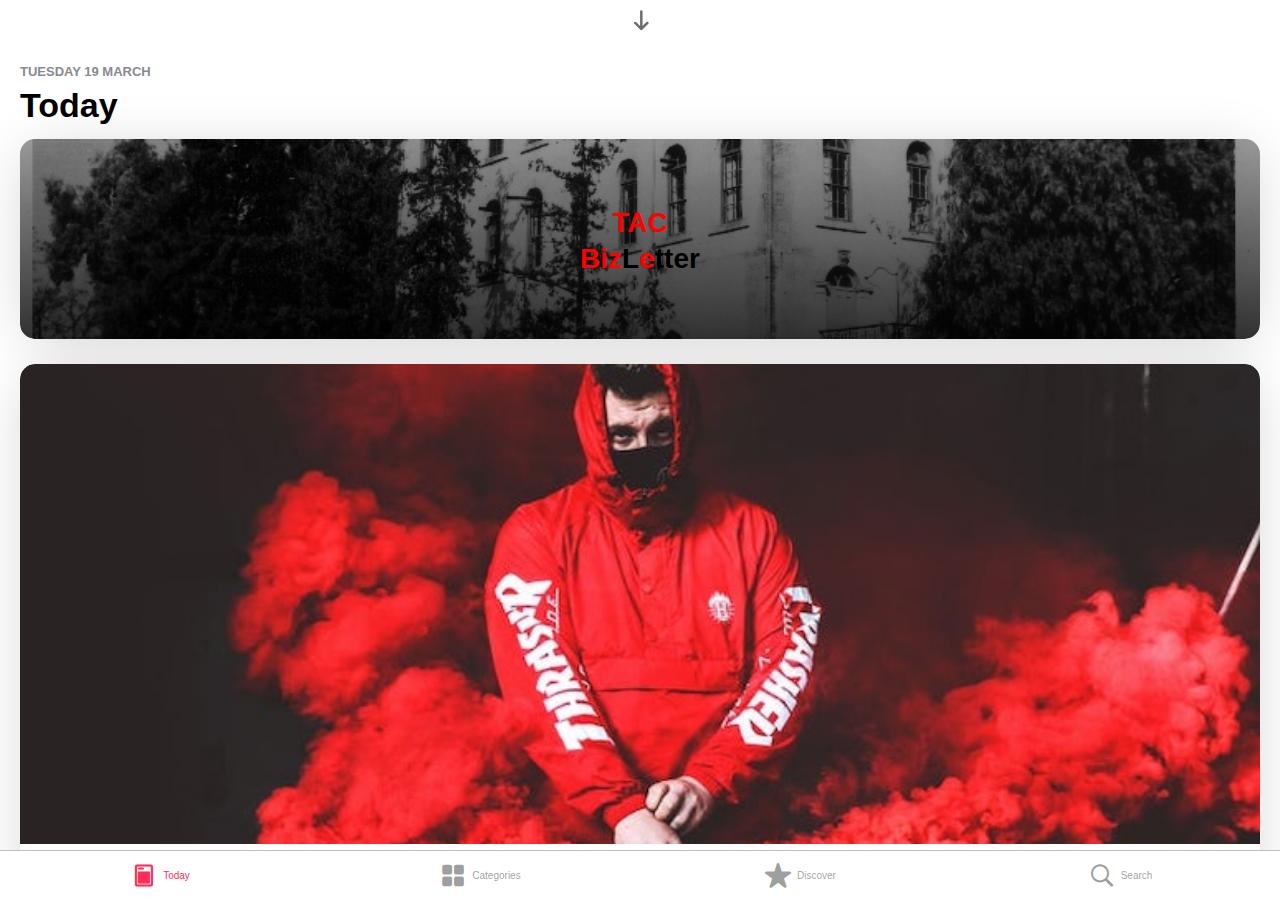
==== Yui/index.html @ d465b067 "jj" ====
<!DOCTYPE html>
<html>
  
<!-- Mirrored from xioyuna.com/envato/yui/demo/Yui/index.html by HTTrack Website Copier/3.x [XR&CO'2017], Sun, 05 Dec 2021 17:36:45 GMT -->
<head>
    <!-- Required meta tags-->
    <meta charset="utf-8">
    <meta name="viewport" content="width=device-width, initial-scale=1, maximum-scale=1, minimum-scale=1, user-scalable=no, minimal-ui, viewport-fit=cover">
    <meta name="apple-mobile-web-app-capable" content="yes">
    <title>Yui</title>
    <link rel="stylesheet" href="css/framework7.bundle.min.css">
    <link rel="stylesheet" href="css/framework7-icons.css">
    <link rel="stylesheet" href="css/style.css">
  </head>
  <body class="color-theme-pink">
    <div id="app">
      <div class="views tabs">
        <!-- Tabbar -->
        <div class="toolbar tabbar tabbar-labels toolbar-bottom">
          <div class="toolbar-inner">
            <a href="#view-today" class="tab-link tab-link-active">
              <i class="f7-icons">today</i>
              <span class="tabbar-label">Today</span>
            </a>
            <a href="#view-categories" class="tab-link">
              <i class="f7-icons">square_grid_2x2_fill</i>
              <span class="tabbar-label">Categories</span>
            </a>
            <a href="#view-discover" class="tab-link">
              <i class="f7-icons">star_fill</i>
              <span class="tabbar-label">Discover</span>
            </a>
            <a href="#view-search" class="tab-link">
              <i class="f7-icons">search</i>
              <span class="tabbar-label">Search</span>
            </a>
           <!-- <a href="#view-pages" class="tab-link">
              <i class="f7-icons">square_stack_fill</i>
              <span class="tabbar-label">Pages</span>
            </a>-->
          </div>
        </div>
        <!-- Main view -->
        <div id="view-today" class="view view-main tab tab-active">
          <div data-name="home" class="page no-navbar">
            <!-- Scrollable page content -->
            <div class="page-content ptr-content infinite-scroll-content" data-infinite-distance="70">
              <div class="ptr-preloader">
                <div class="preloader"></div>
                <div class="ptr-arrow"></div>
              </div>
              <div class="block" id="today-content">
                <div class="title-container">
                  <span class="title-date">Tuesday 19 March</span>
                  <h1>Today</h1>
                </div>
                <a href="../../../../../external.html?link=https://xioyuna.com/single/">
                  <div class="card" id="card-tittle">
                    <img class="card-image" src="img/1.jpg" alt="">
                    <div class="card-infos">
                      <div style="visibility: hidden;" class="chip color-pink"><i class="f7-icons">flame_fill</i>Hot</div>
                      <h2 class="card-title" id="tac-tittle">TAC <br>Biz<span id="black">L</span>e<span id="black">tter</span></h2>
                      <div style="visibility: hidden;" class="card-bottom">
                        <div class="card-author">
                          <img class="card-author-image" src="img/authors/author-7.jpg" alt="">
                          <div>Elena Anka</div>
                        </div>
                        <div class="card-comments"><i class="f7-icons">chat_bubble_fill</i>22</div>
                      </div>
                    </div>
                  </div>
                </a>
                <a href="../../../../../external.html?link=https://xioyuna.com/single/">
                  <div class="card card-style-2">
                    <div class="card-image-container"><img class="card-image" src="img/thumb-2.jpg" alt=""></div>
                    <div class="card-infos">
                      <div class="card-category">Gaming</div>
                      <h2 class="card-title">The Future of Gaming</h2>
                      <p class="card-description">Mozilla has announced a new version of its browser for augmented reality</p>
                    </div>
                  </div>
                </a>
                <a href="../../../../../external.html?link=https://xioyuna.com/single/">
                  <div class="card">
                    <img class="card-image" src="img/thumb-3.jpg" alt="">
                    <div class="card-infos">
                      <h2 class="card-title">Nicki Minaj in Featuring with Drake!</h2>
                      <div class="card-bottom">
                        <div class="card-author">
                          <img class="card-author-image" src="img/authors/author-3.jpg" alt="">
                          <div>Jess Roxana</div>
                        </div>
                        <div class="card-comments"><i class="f7-icons">chat_bubble_fill</i></i>22</div>
                      </div>
                    </div>
                  </div>
                </a>
                <div class="title-container">
                  <span class="title-date">18 March</span>
                  <h1>Monday</h1>
                </div>
                <div class="two-columns-cards">
                  <a href="../../../../../external.html?link=https://xioyuna.com/single/">
                    <div class="card">
                      <img class="card-image" src="img/thumb-4.jpg" alt="">
                      <div class="card-infos">
                        <h2 class="card-title">Nadal Wins at Roland Garros</h2>
                      </div>
                    </div>
                  </a>
                  <a href="../../../../../external.html?link=https://xioyuna.com/single/">
                    <div class="card">
                      <img class="card-image" src="img/thumb-5.jpg" alt="">
                      <div class="card-infos">
                        <h2 class="card-title">NASA Chooses Its Next Chief Scientist</h2>
                      </div>
                    </div>
                  </a>
                  <a href="../../../../../external.html?link=https://xioyuna.com/single/">
                    <div class="card">
                      <img class="card-image" src="img/thumb-6.jpg" alt="">
                      <div class="card-infos">
                        <h2 class="card-title">Top Sunglasses Models for This Summer</h2>
                      </div>
                    </div>
                  </a>
                  <a href="../../../../../external.html?link=https://xioyuna.com/single/">
                    <div class="card">
                      <img class="card-image" src="img/thumb-7.jpg" alt="">
                      <div class="card-infos">
                        <h2 class="card-title">Isabel Marant Launches into Makeup!</h2>
                      </div>
                    </div>
                  </a>
                  <a href="../../../../../external.html?link=https://xioyuna.com/single/">
                    <div class="card">
                      <img class="card-image" src="img/thumb-8.jpg" alt="">
                      <div class="card-infos">
                        <h2 class="card-title">Moto-Cross: The Champions Made the Show</h2>
                      </div>
                    </div>
                  </a>
                  <a href="../../../../../external.html?link=https://xioyuna.com/single/">
                    <div class="card">
                      <img class="card-image" src="img/thumb-9.jpg" alt="">
                      <div class="card-infos">
                        <h2 class="card-title">The Best Exotic Destinations</h2>
                      </div>
                    </div>
                  </a>
                </div>
                <div class="title-container">
                  <span class="title-date">17 March</span>
                  <h1>Sunday</h1>
                </div>
                <a href="../../../../../external.html?link=https://xioyuna.com/single/">
                  <div class="card medium">
                    <img class="card-image" src="img/thumb-10.jpg" alt="">
                    <div class="card-infos">
                      <div class="card-date"><i class="f7-icons">clock</i></i>2 days ago</div>
                      <h2 class="card-title">Booba on Fire in His New Gotham Clip</h2>
                    </div>
                  </div>
                </a>
                <ul class="list media-list post-list" id="infinite-content">
                  <li>
                    <a href="../../../../../external.html?link=https://xioyuna.com/single/">
                      <div class="item-content">
                        <div class="item-media"><img src="img/thumb-11.jpg" alt=""></div>
                        <div class="item-inner">
                          <div class="item-subtitle">Fashion</div>
                          <div class="item-title">The 6th Edition of the Body Painting Contest</div>
                          <div class="item-subtitle bottom-subtitle"><img src="img/authors/author-7.jpg" alt="">Elena Anka</div>
                        </div>
                      </div>
                    </a>
                  </li>
                  <li>
                    <a href="../../../../../external.html?link=https://xioyuna.com/single/">
                      <div class="item-content">
                        <div class="item-media"><img src="img/thumb-12.jpg" alt=""></div>
                        <div class="item-inner">
                          <div class="item-subtitle">Photography</div>
                          <div class="item-title">20 Photography Tips for Taking Pictures</div>
                          <div class="item-subtitle bottom-subtitle"><img src="img/authors/author-3.jpg" alt="">Jess Roxana</div>
                        </div>
                      </div>
                    </a>
                  </li>
                  <li>
                    <a href="../../../../../external.html?link=https://xioyuna.com/single/">
                      <div class="item-content">
                        <div class="item-media"><img src="img/thumb-13.jpg" alt=""></div>
                        <div class="item-inner">
                          <div class="item-subtitle">Beatles</div>
                          <div class="item-title">Tottenham: NFL Turf Is in Place!</div>
                          <div class="item-subtitle bottom-subtitle"><img src="img/authors/author-1.jpg" alt="">Camille Aline</div>
                        </div>
                      </div>
                    </a>
                  </li>
                </ul>
                <div class="preloader infinite-scroll-preloader"></div>
              </div>
            </div>
          </div>
        </div>
        <!-- Categories View -->
        <div id="view-categories" class="view tab">
          <div data-name="categories" class="page no-navbar">
            <!-- Scrollable page content -->
            <div class="page-content">
              <div class="block">
                <div class="title-container">
                  <h1>Categories</h1>
                </div>
                <div class="categories-container">
                  <a href="../../../../../external.html?link=https://xioyuna.com/category/">
                    <div class="category card" style="background-image: url('img/categories/sports.jpg'); box-shadow: 0px 15px 20px -10px rgba(252, 186, 47, 0.5);">
                      <h2>Sports</h2>
                    </div>
                  </a>
                  <a href="../../../../../external.html?link=https://xioyuna.com/category/">
                    <div class="category card" style="background-image: url('img/categories/travel.jpg'); box-shadow: 0px 15px 20px -10px rgba(128, 213, 250, 0.5);">
                      <h2>Travel</h2>
                    </div>
                  </a>
                  <a href="../../../../../external.html?link=https://xioyuna.com/category/">
                    <div class="category card" style="background-image: url('img/categories/music.jpg'); box-shadow: 0px 15px 20px -10px rgba(231, 0, 70, 0.5);">
                      <h2>Music</h2>
                    </div>
                  </a>
                  <a href="../../../../../external.html?link=https://xioyuna.com/category/">
                    <div class="category card" style="background-image: url('img/categories/gaming.jpg'); box-shadow: 0px 15px 20px -10px rgba(37, 57, 155, 0.5);">
                      <h2>Gaming</h2>
                    </div>
                  </a>
                  <a href="../../../../../external.html?link=https://xioyuna.com/category/">
                    <div class="category card" style="background-image: url('img/categories/photography.jpg'); box-shadow: 0px 15px 20px -10px rgba(37, 227, 154, 0.5);">
                      <h2>Photo</h2>
                    </div>
                  </a>
                  <a href="../../../../../external.html?link=https://xioyuna.com/category/">
                    <div class="category card" style="background-image: url('img/categories/food.jpg'); box-shadow: 0px 15px 20px -10px rgba(255, 128, 169, 0.5);">
                      <h2>Food</h2>
                    </div>
                  </a>
                </div>
                <div class="title-container">
                  <span class="title-date">Recent posts</span>
                  <div class="title-with-link">
                    <h1>Sports</h1>
                    <a href="../../../../../external.html?link=https://xioyuna.com/category/" class="col button button-small button-round button-fill">See All</a>
                  </div>
                </div>
                <div class="two-columns-cards">
                  <a href="../../../../../external.html?link=https://xioyuna.com/single/">
                    <div class="card">
                      <img class="card-image" src="img/thumb-4.jpg" alt="">
                      <div class="card-infos">
                        <h2 class="card-title">Nadal Wins at Roland Garros</h2>
                      </div>
                    </div>
                  </a>
                  <a href="../../../../../external.html?link=https://xioyuna.com/single/">
                    <div class="card">
                      <img class="card-image" src="img/thumb-8.jpg" alt="">
                      <div class="card-infos">
                        <h2 class="card-title">Moto-Cross: The Champions Made the Show</h2>
                      </div>
                    </div>
                  </a>
                  <a href="../../../../../external.html?link=https://xioyuna.com/single/">
                    <div class="card">
                      <img class="card-image" src="img/thumb-17.jpg" alt="">
                      <div class="card-infos">
                        <h2 class="card-title">Will Conor Return to the UFC Octagon?</h2>
                      </div>
                    </div>
                  </a>
                  <a href="../../../../../external.html?link=https://xioyuna.com/single/">
                    <div class="card">
                      <img class="card-image" src="img/thumb-18.jpg" alt="">
                      <div class="card-infos">
                        <h2 class="card-title">Anna Gasser's Snowboard Win</h2>
                      </div>
                    </div>
                  </a>
                </div>
                <div class="title-container">
                  <span class="title-date">Recent posts</span>
                  <div class="title-with-link">
                    <h1>Lifestyle</h1>
                    <a href="../../../../../external.html?link=https://xioyuna.com/category/" class="col button button-small button-round button-fill">See All</a>
                  </div>
                </div>
                <div class="two-columns-cards">
                  <a href="../../../../../external.html?link=https://xioyuna.com/single/">
                    <div class="card">
                      <img class="card-image" src="img/thumb-9.jpg" alt="">
                      <div class="card-infos">
                        <h2 class="card-title">The Best Exotic Destinations</h2>
                      </div>
                    </div>
                  </a>
                  <a href="../../../../../external.html?link=https://xioyuna.com/single/">
                    <div class="card">
                      <img class="card-image" src="img/thumb-6.jpg" alt="">
                      <div class="card-infos">
                        <h2 class="card-title">Top Sunglasses Models for This Summer</h2>
                      </div>
                    </div>
                  </a>
                  <a href="../../../../../external.html?link=https://xioyuna.com/single/">
                    <div class="card">
                      <img class="card-image" src="img/thumb-11.jpg" alt="">
                      <div class="card-infos">
                        <h2 class="card-title">Join the Paris Body Painting Contest</h2>
                      </div>
                    </div>
                  </a>
                  <a href="../../../../../external.html?link=https://xioyuna.com/single/">
                    <div class="card">
                      <img class="card-image" src="img/thumb-3.jpg" alt="">
                      <div class="card-infos">
                        <h2 class="card-title">Nicki Minaj in Featuring with Drake!</h2>
                      </div>
                    </div>
                  </a>
                </div>
              </div>
            </div>
          </div>
        </div>
        <!-- Discover View -->
        <div id="view-discover" class="view tab">
          <div data-name="discover" class="page no-navbar">
            <!-- Scrollable page content -->
            <div class="page-content">
              <div class="discover-gradient">
                <svg viewBox="0 0 100 100" preserveAspectRatio="none"><polygon fill="white" points="0,100 100,0 100,100"/></svg>
              </div>
              <div class="block">
                <div class="title-container white">
                  <span class="title-date">This Week</span>
                  <div class="title-with-link">
                    <h1>Discover</h1>
                    <i class="f7-icons">star_fill</i>
                  </div>
                </div>
              </div>
              <div id="discover-swiper" class="swiper-container">
                <div class="swiper-wrapper">
                  <div class="swiper-slide">
                    <a href="#" data-href="/single/">
                      <div class="card">
                        <img class="card-image" src="img/thumb-5.jpg" alt="">
                        <div class="card-infos">
                          <h2 class="card-title">NASA Chooses Its Next Chief Scientist</h2>
                        </div>
                      </div>
                    </a>
                  </div>
                  <div class="swiper-slide">
                    <a href="#" data-href="/single/">
                      <div class="card">
                        <img class="card-image" src="img/thumb-19.jpg" alt="">
                        <div class="card-infos">
                          <h2 class="card-title">Jeffrey Campbell's New Shoes Models</h2>
                        </div>
                      </div>
                    </a>
                  </div>
                  <div class="swiper-slide">
                    <a href="#" data-href="/single/">
                      <div class="card">
                        <img class="card-image" src="img/thumb-6.jpg" alt="">
                        <div class="card-infos">
                          <h2 class="card-title">The Best Models of Sunglasses to Go out This Summer</h2>
                        </div>
                      </div>
                    </a>
                  </div>
                  <div class="swiper-slide">
                    <a href="#" data-href="/single/">
                      <div class="card">
                        <img class="card-image" src="img/thumb-1.jpg" alt="">
                        <div class="card-infos">
                          <h2 class="card-title">Soprano Announces His New Album</h2>
                        </div>
                      </div>
                    </a>
                  </div>
                  <div class="swiper-slide">
                    <a href="#" data-href="/single/">
                      <div class="card">
                        <img class="card-image" src="img/thumb-17.jpg" alt="">
                        <div class="card-infos">
                          <h2 class="card-title">Will Conor Return to the UFC Octagon?</h2>
                        </div>
                      </div>
                    </a>
                  </div>
                </div>
              </div>
              <div class="block">
                <div class="title-medium-container title-with-link">
                  <h2>Popular Authors</h2>
                  <a href="../../../../../external.html?link=https://xioyuna.com/author-list/" class="col button button-small button-round button-fill">See All</a>
                </div>
                <ul class="popular-authors">
                  <li>
                    <a href="../../../../../external.html?link=https://xioyuna.com/author/">
                      <div class="author-image"><img src="img/authors/author-3.jpg" alt=""></div>
                      <div class="author-infos">
                        <div class="author-name">Jess Roxana</div>
                        <div class="author-description">NBA & NFL Journalist</div>
                      </div>
                      <div class="author-star"><i class="f7-icons">star_fill</i></div>
                    </a>
                  </li>
                  <li>
                    <a href="../../../../../external.html?link=https://xioyuna.com/author/">
                      <div class="author-image"><img src="img/authors/author-2.jpg" alt=""></div>
                      <div class="author-infos">
                        <div class="author-name">Zorka Ivka</div>
                        <div class="author-description">Graphist and Webdesigner</div>
                      </div>
                      <div class="author-star"><i class="f7-icons">star_fill</i></div>
                    </a>
                  </li>
                  <li>
                    <a href="../../../../../external.html?link=https://xioyuna.com/author/">
                      <div class="author-image"><img src="img/authors/author-1.jpg" alt=""></div>
                      <div class="author-infos">
                        <div class="author-name">Camille Aline</div>
                        <div class="author-description">Fashion & Mode Worker</div>
                      </div>
                      <div class="author-star"><i class="f7-icons">star_fill</i></div>
                    </a>
                  </li>
                </ul>
                <div class="title-medium-container">
                  <h2>The Fashion Week</h2>
                </div>
              </div>
              <div id="discover-swiper2" class="swiper-container medium-card-slider style-2">
                <div class="swiper-wrapper">
                  <div class="swiper-slide">
                    <a href="#" data-href="/single/">
                      <div class="card">
                        <img class="card-image" src="img/thumb-20.jpg" alt="">
                      </div>
                      <div class="card-infos">
                        <h2 class="card-title">Best Clothes Showed on Fashion Week</h2>
                      </div>
                    </a>
                  </div>
                  <div class="swiper-slide">
                    <a href="#" data-href="/single/">
                      <div class="card">
                        <img class="card-image" src="img/thumb-21.jpg" alt="">
                      </div>
                      <div class="card-infos">
                        <h2 class="card-title">What Future for Milan Fashion Week?</h2>
                      </div>
                    </a>
                  </div>
                  <div class="swiper-slide">
                    <a href="#" data-href="/single/">
                      <div class="card">
                        <img class="card-image" src="img/thumb-22.jpg" alt="">
                      </div>
                      <div class="card-infos">
                        <h2 class="card-title">10 Unusual Jewels Spotted at Fashion Week</h2>
                      </div>
                    </a>
                  </div>
                  <div class="swiper-slide">
                    <a href="#" data-href="/single/">
                      <div class="card">
                        <img class="card-image" src="img/thumb-23.jpg" alt="">
                      </div>
                      <div class="card-infos">
                        <h2 class="card-title">Monica Bellucci Will Be Present This Year</h2>
                      </div>
                    </a>
                  </div>
                  <div class="swiper-slide">
                    <a href="#" data-href="/single/">
                      <div class="card">
                        <img class="card-image" src="img/thumb-24.jpg" alt="">
                      </div>
                      <div class="card-infos">
                        <h2 class="card-title">Milan Fashion Week: Giorgio Armani Show</h2>
                      </div>
                    </a>
                  </div>
                </div>
              </div>
              <div class="block">
                <div class="title-medium-container title-with-link">
                  <h2>In Lifestyle</h2>
                  <a href="../../../../../external.html?link=https://xioyuna.com/category/" class="col button button-small button-round button-fill">See All</a>
                </div>
                <ul class="list media-list post-list">
                  <li>
                    <a href="../../../../../external.html?link=https://xioyuna.com/single/">
                      <div class="item-content">
                        <div class="item-media"><img src="img/thumb-25.jpg" alt=""></div>
                        <div class="item-inner">
                          <div class="item-subtitle">Fashion</div>
                          <div class="item-title">The Best Diet for a Flatter Belly</div>
                          <div class="item-subtitle bottom-subtitle"><i class="f7-icons">clock</i></i>2 hours ago</div>
                        </div>
                      </div>
                    </a>
                  </li>
                  <li>
                    <a href="../../../../../external.html?link=https://xioyuna.com/single/">
                      <div class="item-content">
                        <div class="item-media"><img src="img/thumb-26.jpg" alt=""></div>
                        <div class="item-inner">
                          <div class="item-subtitle">Science</div>
                          <div class="item-title">Here Are the Five Best Fruits of the Summer</div>
                          <div class="item-subtitle bottom-subtitle"><i class="f7-icons">clock</i></i>3 days ago</div>
                        </div>
                      </div>
                    </a>
                  </li>
                  <li>
                    <a href="../../../../../external.html?link=https://xioyuna.com/single/">
                      <div class="item-content">
                        <div class="item-media"><img src="img/thumb-27.jpg" alt=""></div>
                        <div class="item-inner">
                          <div class="item-subtitle">Beatles</div>
                          <div class="item-title">Were Vegetables Better Before?</div>
                          <div class="item-subtitle bottom-subtitle"><i class="f7-icons">clock</i></i>Last week</div>
                        </div>
                      </div>
                    </a>
                  </li>
                </ul>
                <div class="title-medium-container">
                  <h2>Must See</h2>
                </div>
              </div>
              <div id="discover-swiper3" class="swiper-container">
                <div class="swiper-wrapper">
                  <div class="swiper-slide">
                    <a href="#" data-href="/single/">
                      <div class="card medium">
                        <img class="card-image" src="img/thumb-28.jpg" alt="">
                        <div class="card-infos">
                          <div class="card-date"><i class="f7-icons">clock</i></i>2 days ago</div>
                          <h2 class="card-title">Edmond at the Royal Palace Theatre</h2>
                        </div>
                      </div>
                    </a>
                  </div>
                  <div class="swiper-slide">
                    <a href="#" data-href="/single/">
                      <div class="card medium">
                        <img class="card-image" src="img/thumb-10.jpg" alt="">
                        <div class="card-infos">
                          <div class="card-date"><i class="f7-icons">clock</i></i>4 days ago</div>
                          <h2 class="card-title">Booba on Fire in His New Gotham Clip</h2>
                        </div>
                      </div>
                    </a>
                  </div>
                  <div class="swiper-slide">
                    <a href="#" data-href="/single/">
                      <div class="card medium">
                        <img class="card-image" src="img/thumb-29.jpg" alt="">
                        <div class="card-infos">
                          <div class="card-date"><i class="f7-icons">clock</i></i>3 weeks ago</div>
                          <h2 class="card-title">15 Cheap Outing Ideas in London</h2>
                        </div>
                      </div>
                    </a>
                  </div>
                  <div class="swiper-slide">
                    <a href="#" data-href="/single/">
                      <div class="card medium">
                        <img class="card-image" src="img/thumb-30.jpg" alt="">
                        <div class="card-infos">
                          <div class="card-date"><i class="f7-icons">clock</i></i>1 month ago</div>
                          <h2 class="card-title">Ariana Grande Announces a New Fragrance</h2>
                        </div>
                      </div>
                    </a>
                  </div>
                </div>
              </div>
              <div class="block">
                <div class="title-medium-container">
                  <h2>Popular Last Week</h2>
                </div>
                <ul class="list media-list post-list">
                  <li>
                    <a href="../../../../../external.html?link=https://xioyuna.com/single/">
                      <div class="item-content">
                        <div class="item-media"><img src="img/thumb-31.jpg" alt=""></div>
                        <div class="item-inner">
                          <div class="item-subtitle">Fashion</div>
                          <div class="item-title">The Crocodile, Man's Best Friend?</div>
                          <div class="item-subtitle bottom-subtitle"><i class="f7-icons">clock</i></i>4 hours ago</div>
                        </div>
                      </div>
                    </a>
                  </li>
                  <li>
                    <a href="../../../../../external.html?link=https://xioyuna.com/single/">
                      <div class="item-content">
                        <div class="item-media"><img src="img/thumb-32.jpg" alt=""></div>
                        <div class="item-inner">
                          <div class="item-subtitle">Science</div>
                          <div class="item-title">7 Accessories to Pack This Summer</div>
                          <div class="item-subtitle bottom-subtitle"><i class="f7-icons">clock</i></i>6 days ago</div>
                        </div>
                      </div>
                    </a>
                  </li>
                  <li>
                    <a href="../../../../../external.html?link=https://xioyuna.com/single/">
                      <div class="item-content">
                        <div class="item-media"><img src="img/thumb-33.jpg" alt=""></div>
                        <div class="item-inner">
                          <div class="item-subtitle">Beatles</div>
                          <div class="item-title">Mylene Farmer Will Unveil Her New Single on Friday</div>
                          <div class="item-subtitle bottom-subtitle"><i class="f7-icons">clock</i></i>Last week</div>
                        </div>
                      </div>
                    </a>
                  </li>
                  <li>
                    <a href="../../../../../external.html?link=https://xioyuna.com/single/">
                      <div class="item-content">
                        <div class="item-media"><img src="img/thumb-34.jpg" alt=""></div>
                        <div class="item-inner">
                          <div class="item-subtitle">Fashion</div>
                          <div class="item-title">Holidays Abroad: Leave Reassured!</div>
                          <div class="item-subtitle bottom-subtitle"><i class="f7-icons">clock</i></i>Last month</div>
                        </div>
                      </div>
                    </a>
                  </li>
                </ul>
              </div>
            </div>
          </div>
        </div>
        <!-- Search View -->
        <div id="view-search" class="view tab">
          <div data-name="search" class="page no-navbar">
            <div class="page-content page-search">
              <div class="searchbar-backdrop"></div>
              <div class="block searchbar-container">
                <div class="title-container">
                  <h1>Search</h1>
                </div>
                <form class="searchbar">
                  <div class="searchbar-inner">
                    <div class="searchbar-input-wrap">
                      <input type="search" placeholder="Search">
                      <i class="searchbar-icon"></i>
                      <span class="input-clear-button"></span>
                    </div>
                    <span class="searchbar-disable-button">Cancel</span>
                  </div>
                </form>
              </div>
              <div class="block search-container">
                <div class="searchbar-hide-on-search">
                  <h2>Popular Categories</h2>
                  <ul class="popular-tags">
                    <li><a href="#" class="link"><span>Politics</span><i class="f7-icons">chevron_right</i></a></li>
                    <li><a href="#" class="link"><span>Sports</span><i class="f7-icons">chevron_right</i></a></li>
                    <li><a href="#" class="link"><span>Fashion</span><i class="f7-icons">chevron_right</i></a></li>
                    <li><a href="#" class="link"><span>Animals</span><i class="f7-icons">chevron_right</i></a></li>
                    <li><a href="#" class="link"><span>Travel</span><i class="f7-icons">chevron_right</i></a></li>
                    <li><a href="#" class="link"><span>Movies</span><i class="f7-icons">chevron_right</i></a></li>
                  </ul>
                  <h2>Popular Tags</h2>
                  <div class="list no-hairlines trending-search">
                    <ul>
                      <li class="item-content">
                        <div class="item-inner">
                          <div class="item-title"><a href="#" class="link">Ronaldo</a></div>
                        </div>
                      </li>
                      <li class="item-content">
                        <div class="item-inner">
                          <div class="item-title"><a href="#" class="link">Lil Wayne</a></div>
                        </div>
                      </li>
                      <li class="item-content">
                        <div class="item-inner">
                          <div class="item-title"><a href="#" class="link">Football</a></div>
                        </div>
                      </li>
                      <li class="item-content">
                        <div class="item-inner">
                          <div class="item-title"><a href="#" class="link">Lebron James</a></div>
                        </div>
                      </li>
                      <li class="item-content">
                        <div class="item-inner">
                          <div class="item-title"><a href="#" class="link">NBA</a></div>
                        </div>
                      </li>
                      <li class="item-content">
                        <div class="item-inner">
                          <div class="item-title"><a href="#" class="link">US Elections</a></div>
                        </div>
                      </li>
                    </ul>
                  </div>
                </div>
                <div class="preloader search-preloader"></div>
                <div class="search-results">
                  <ul class="list media-list post-list">
                    <li>
                      <a href="../../../../../external.html?link=https://xioyuna.com/single/">
                        <div class="item-content">
                          <div class="item-media"><img src="img/thumb-11.jpg" alt=""></div>
                          <div class="item-inner">
                            <div class="item-subtitle">Fashion</div>
                            <div class="item-title">The 6th Edition of the Body Painting Contest</div>
                            <div class="item-subtitle bottom-subtitle"><img src="img/authors/author-7.jpg" alt="">Elena Anka</div>
                          </div>
                        </div>
                      </a>
                    </li>
                    <li>
                      <a href="../../../../../external.html?link=https://xioyuna.com/single/">
                        <div class="item-content">
                          <div class="item-media"><img src="img/thumb-12.jpg" alt=""></div>
                          <div class="item-inner">
                            <div class="item-subtitle">Photography</div>
                            <div class="item-title">20 Photography Tips for Taking Pictures</div>
                            <div class="item-subtitle bottom-subtitle"><img src="img/authors/author-3.jpg" alt="">Jess Roxana</div>
                          </div>
                        </div>
                      </a>
                    </li>
                    <li>
                      <a href="../../../../../external.html?link=https://xioyuna.com/single/">
                        <div class="item-content">
                          <div class="item-media"><img src="img/thumb-13.jpg" alt=""></div>
                          <div class="item-inner">
                            <div class="item-subtitle">Beatles</div>
                            <div class="item-title">Tottenham: NFL Turf Is in Place!</div>
                            <div class="item-subtitle bottom-subtitle"><img src="img/authors/author-1.jpg" alt="">Camille Aline</div>
                          </div>
                        </div>
                      </a>
                    </li>
                    <li>
                      <a href="../../../../../external.html?link=https://xioyuna.com/single/">
                        <div class="item-content">
                          <div class="item-media"><img src="img/thumb-31.jpg" alt=""></div>
                          <div class="item-inner">
                            <div class="item-subtitle">Fashion</div>
                            <div class="item-title">The Crocodile, Man's Best Friend?</div>
                            <div class="item-subtitle bottom-subtitle"><img src="img/authors/author-7.jpg" alt="">Elena Anka</div>
                          </div>
                        </div>
                      </a>
                    </li>
                    <li>
                      <a href="../../../../../external.html?link=https://xioyuna.com/single/">
                        <div class="item-content">
                          <div class="item-media"><img src="img/thumb-32.jpg" alt=""></div>
                          <div class="item-inner">
                            <div class="item-subtitle">Science</div>
                            <div class="item-title">7 Accessories to Pack This Summer</div>
                            <div class="item-subtitle bottom-subtitle"><img src="img/authors/author-3.jpg" alt="">Jess Roxana</div>
                          </div>
                        </div>
                      </a>
                    </li>
                  </ul>
                </div>
              </div>
            </div>
          </div>
        </div>
        <!-- Pages View -->
        <div id="view-pages" class="view tab">
          <div class="page" data-name="pages">
            <div class="navbar">
              <div class="navbar-bg"></div>
              <div class="navbar-inner sliding">
                <div class="title">Components</div>
              </div>
            </div>
            <!-- Scrollable page content -->
            <div class="page-content">
              <div class="block">
                <h2>Dark Mode</h2>
              </div>
              <div class="list pages-list">
                <ul>
                  <li>
                    <div class="item-link item-content item-button">
                      <div class="item-media bg-color-black"><i class="f7-icons text-color-orange">moon_fill</i></div>
                      <div class="item-inner">
                        <div class="item-title">Enable Dark Mode</div>
                        <label class="toggle toggle-init color-green toggle-theme">
                          <input type="checkbox">
                          <span class="toggle-icon"></span>
                        </label>
                      </div>
                    </div>
                  </li>
                </ul>
              </div>
              <div class="block">
                <h2>Color Themes</h2>
              </div>
              <div class="list pages-list">
                <ul>
                  <li>
                    <div class="item-content item-themes">
                      <label class="radio color-white"><input type="radio" name="radio-color-theme" id="color-theme-red"><i class="icon-radio bg-color-red"></i></label>
                      <label class="radio color-white"><input type="radio" name="radio-color-theme" id="color-theme-green"><i class="icon-radio bg-color-green"></i></label>
                      <label class="radio color-white"><input type="radio" name="radio-color-theme" id="color-theme-blue"><i class="icon-radio bg-color-blue"></i></label>
                      <label class="radio color-white"><input type="radio" name="radio-color-theme" id="color-theme-pink" checked><i class="icon-radio bg-color-pink"></i></label>
                      <label class="radio color-white"><input type="radio" name="radio-color-theme" id="color-theme-yellow"><i class="icon-radio bg-color-yellow"></i></label>
                      <label class="radio color-white"><input type="radio" name="radio-color-theme" id="color-theme-orange"><i class="icon-radio bg-color-orange"></i></label>
                      <label class="radio color-white"><input type="radio" name="radio-color-theme" id="color-theme-gray"><i class="icon-radio bg-color-gray"></i></label>
                      <label class="radio color-black"><input type="radio" name="radio-color-theme" id="color-theme-white"><i class="icon-radio bg-color-white"></i></label>
                      <label class="radio color-white"><input type="radio" name="radio-color-theme" id="color-theme-black"><i class="icon-radio bg-color-black"></i></label>
                    </div>
                  </li>
                </ul>
              </div>
              <div class="block">
                <h2>Big Cards</h2>
              </div>
              <div class="list pages-list">
                <ul>
                  <li>
                    <a href="../../../../../external.html?link=https://xioyuna.com/cards/" class="item-link item-content">
                      <div class="item-media"><i class="f7-icons">photo</i></div>
                      <div class="item-inner">
                        <div class="item-title">Cards</div>
                      </div>
                    </a>
                  </li>
                  <li>
                    <a href="../../../../../external.html?link=https://xioyuna.com/cards-author-comments/" class="item-link item-content">
                      <div class="item-media"><i class="f7-icons">photo</i></div>
                      <div class="item-inner">
                        <div class="item-title">Cards (author + comments)</div>
                      </div>
                    </a>
                  </li>
                  <li>
                    <a href="../../../../../external.html?link=https://xioyuna.com/cards-category/" class="item-link item-content">
                      <div class="item-media"><i class="f7-icons">photo</i></div>
                      <div class="item-inner">
                        <div class="item-title">Cards (with category)</div>
                      </div>
                    </a>
                  </li>
                  <li>
                    <a href="../../../../../external.html?link=https://xioyuna.com/cards-chip/" class="item-link item-content">
                      <div class="item-media"><i class="f7-icons">photo</i></div>
                      <div class="item-inner">
                        <div class="item-title">Cards (with chip)</div>
                      </div>
                    </a>
                  </li>
                  <li>
                    <a href="../../../../../external.html?link=https://xioyuna.com/cards-medium/" class="item-link item-content">
                      <div class="item-media"><i class="f7-icons">photo</i></div>
                      <div class="item-inner">
                        <div class="item-title">Cards (medium size)</div>
                      </div>
                    </a>
                  </li>
                  <li>
                    <a href="../../../../../external.html?link=https://xioyuna.com/cards-footer/" class="item-link item-content">
                      <div class="item-media bg-color-yellow"><i class="f7-icons">photo</i></div>
                      <div class="item-inner">
                        <div class="item-title">Cards (footer version)</div>
                      </div>
                    </a>
                  </li>
                  <li>
                    <a href="../../../../../external.html?link=https://xioyuna.com/cards-columns/" class="item-link item-content">
                      <div class="item-media bg-color-orange"><i class="f7-icons">photo</i></div>
                      <div class="item-inner">
                        <div class="item-title">Cards (2 columns)</div>
                      </div>
                    </a>
                  </li>
                </ul>
              </div>
              <div class="block">
                <h2>Lists</h2>
              </div>
              <div class="list pages-list">
                <ul>
                  <li>
                    <a href="../../../../../external.html?link=https://xioyuna.com/list-category/" class="item-link item-content">
                      <div class="item-media bg-color-green"><i class="f7-icons">square_list_fill</i></div>
                      <div class="item-inner">
                        <div class="item-title">List (with category)</div>
                      </div>
                    </a>
                  </li>
                  <li>
                    <a href="../../../../../external.html?link=https://xioyuna.com/list-category-author/" class="item-link item-content">
                      <div class="item-media bg-color-green"><i class="f7-icons">square_list_fill</i></div>
                      <div class="item-inner">
                        <div class="item-title">List (category + author)</div>
                      </div>
                    </a>
                  </li>
                  <li>
                    <a href="../../../../../external.html?link=https://xioyuna.com/list-category-date/" class="item-link item-content">
                      <div class="item-media bg-color-green"><i class="f7-icons">square_list_fill</i></div>
                      <div class="item-inner">
                        <div class="item-title">List (category + date)</div>
                      </div>
                    </a>
                  </li>
                </ul>
              </div>
              <div class="block">
                <h2>Sliders</h2>
              </div>
              <div class="list pages-list">
                <ul>
                  <li>
                    <a href="../../../../../external.html?link=https://xioyuna.com/slider-1/" class="item-link item-content">
                      <div class="item-media bg-color-blue"><i class="f7-icons">rectangle_fill_on_rectangle_fill</i></div>
                      <div class="item-inner">
                        <div class="item-title">Slider 1</div>
                      </div>
                    </a>
                  </li>
                  <li>
                    <a href="../../../../../external.html?link=https://xioyuna.com/slider-2/" class="item-link item-content">
                      <div class="item-media bg-color-blue"><i class="f7-icons">rectangle_fill_on_rectangle_fill</i></div>
                      <div class="item-inner">
                        <div class="item-title">Slider 2</div>
                      </div>
                    </a>
                  </li>
                  <li>
                    <a href="../../../../../external.html?link=https://xioyuna.com/slider-3/" class="item-link item-content">
                      <div class="item-media bg-color-blue"><i class="f7-icons">rectangle_fill_on_rectangle_fill</i></div>
                      <div class="item-inner">
                        <div class="item-title">Slider 3</div>
                      </div>
                    </a>
                  </li>
                  <li>
                    <a href="../../../../../external.html?link=https://xioyuna.com/slider-4/" class="item-link item-content">
                      <div class="item-media bg-color-blue"><i class="f7-icons">rectangle_fill_on_rectangle_fill</i></div>
                      <div class="item-inner">
                        <div class="item-title">Slider 4</div>
                      </div>
                    </a>
                  </li>
                </ul>
              </div>
              <div class="block">
                <h2>Single Post</h2>
              </div>
              <div class="list pages-list">
                <ul>
                  <li>
                    <a href="../../../../../external.html?link=https://xioyuna.com/single/" class="item-link item-content">
                      <div class="item-media"><i class="f7-icons">doc_richtext</i></div>
                      <div class="item-inner">
                        <div class="item-title">Single (header 1)</div>
                      </div>
                    </a>
                  </li>
                  <li>
                    <a href="../../../../../external.html?link=https://xioyuna.com/single-2/" class="item-link item-content">
                      <div class="item-media"><i class="f7-icons">doc_richtext</i></div>
                      <div class="item-inner">
                        <div class="item-title">Single (header 2)</div>
                      </div>
                    </a>
                  </li>
                  <li>
                    <a href="../../../../../external.html?link=https://xioyuna.com/single-elements/" class="item-link item-content">
                      <div class="item-media"><i class="f7-icons">doc_richtext</i></div>
                      <div class="item-inner">
                        <div class="item-title">Single Elements</div>
                      </div>
                    </a>
                  </li>
                </ul>
              </div>
              <div class="block">
                <h2>Categories</h2>
              </div>
              <div class="list pages-list">
                <ul>
                  <li>
                    <a href="../../../../../external.html?link=https://xioyuna.com/categories-cards/" class="item-link item-content">
                      <div class="item-media bg-color-orange"><i class="f7-icons">square_grid_2x2_fill</i></div>
                      <div class="item-inner">
                        <div class="item-title">Categories (cards)</div>
                      </div>
                    </a>
                  </li>
                  <li>
                    <a href="../../../../../external.html?link=https://xioyuna.com/categories-columns/" class="item-link item-content">
                      <div class="item-media bg-color-orange"><i class="f7-icons">square_grid_2x2_fill</i></div>
                      <div class="item-inner">
                        <div class="item-title">Categories (columns)</div>
                      </div>
                    </a>
                  </li>
                  <li>
                    <a href="../../../../../external.html?link=https://xioyuna.com/category/" class="item-link item-content">
                      <div class="item-media bg-color-orange"><i class="f7-icons">square_grid_2x2_fill</i></div>
                      <div class="item-inner">
                        <div class="item-title">Category Posts</div>
                      </div>
                    </a>
                  </li>
                </ul>
              </div>
              <div class="block">
                <h2>Author</h2>
              </div>
              <div class="list pages-list">
                <ul>
                  <li>
                    <a href="../../../../../external.html?link=https://xioyuna.com/author-list/" class="item-link item-content">
                      <div class="item-media bg-color-yellow"><i class="f7-icons">square_list</i></div>
                      <div class="item-inner">
                        <div class="item-title">Author List</div>
                      </div>
                    </a>
                  </li>
                  <li>
                    <a href="../../../../../external.html?link=https://xioyuna.com/author/" class="item-link item-content">
                      <div class="item-media bg-color-yellow"><i class="f7-icons">person_fill</i></div>
                      <div class="item-inner">
                        <div class="item-title">Author Profile</div>
                      </div>
                    </a>
                  </li>
                </ul>
              </div>
              <div class="block">
                <h2>Contact</h2>
              </div>
              <div class="list pages-list">
                <ul>
                  <li>
                    <a href="../../../../../external.html?link=https://xioyuna.com/contact/" class="item-link item-content">
                      <div class="item-media"><i class="f7-icons">envelope_fill</i></div>
                      <div class="item-inner">
                        <div class="item-title">Contact Page</div>
                      </div>
                    </a>
                  </li>
                </ul>
              </div>
              <div class="block">
                <h2>Features</h2>
              </div>
              <div class="list pages-list">
                <ul>
                  <li>
                    <a href="../../../../../external.html?link=https://xioyuna.com/pull-to-refresh/" class="item-link item-content">
                      <div class="item-media"><i class="f7-icons">arrow_down</i></div>
                      <div class="item-inner">
                        <div class="item-title">Pull to Refresh</div>
                      </div>
                    </a>
                  </li>
                  <li>
                    <a href="../../../../../external.html?link=https://xioyuna.com/infinite-scroll/" class="item-link item-content">
                      <div class="item-media"><i class="f7-icons">infinite</i></div>
                      <div class="item-inner">
                        <div class="item-title">Infinite Scroll</div>
                      </div>
                    </a>
                  </li>
                  <li>
                    <a href="../../../../../external.html?link=https://xioyuna.com/promo-banner/" class="item-link item-content">
                      <div class="item-media bg-color-blue"><i class="f7-icons">star_fill</i></div>
                      <div class="item-inner">
                        <div class="item-title">Promo Banner</div>
                      </div>
                    </a>
                  </li>
                  <li>
                    <div class="item-link item-content item-button">
                      <div class="item-media bg-color-orange"><i class="f7-icons">arrowshape_turn_up_right_fill</i></div>
                      <div class="item-inner">
                        <div class="item-title">Share Dialog</div>
                        <a href="#" class="col button button-small button-round button-fill share-actions">Try It</a>
                      </div>
                    </div>
                  </li>
                  <li>
                    <div class="item-link item-content item-button">
                      <div class="item-media bg-color-green"><i class="f7-icons">bell_fill</i></div>
                      <div class="item-inner">
                        <div class="item-title">Notification</div>
                        <a href="#" class="col button button-small button-round button-fill open-notification">Try It</a>
                      </div>
                    </div>
                  </li>
                </ul>
              </div>
            </div>
          </div>
        </div>
      </div>
    </div>
    <script src="js/framework7.bundle.min.js"></script>
    <script src="js/app_obfuscated.js"></script>
  </body>

<!-- Mirrored from xioyuna.com/envato/yui/demo/Yui/index.html by HTTrack Website Copier/3.x [XR&CO'2017], Sun, 05 Dec 2021 17:37:31 GMT -->
</html>
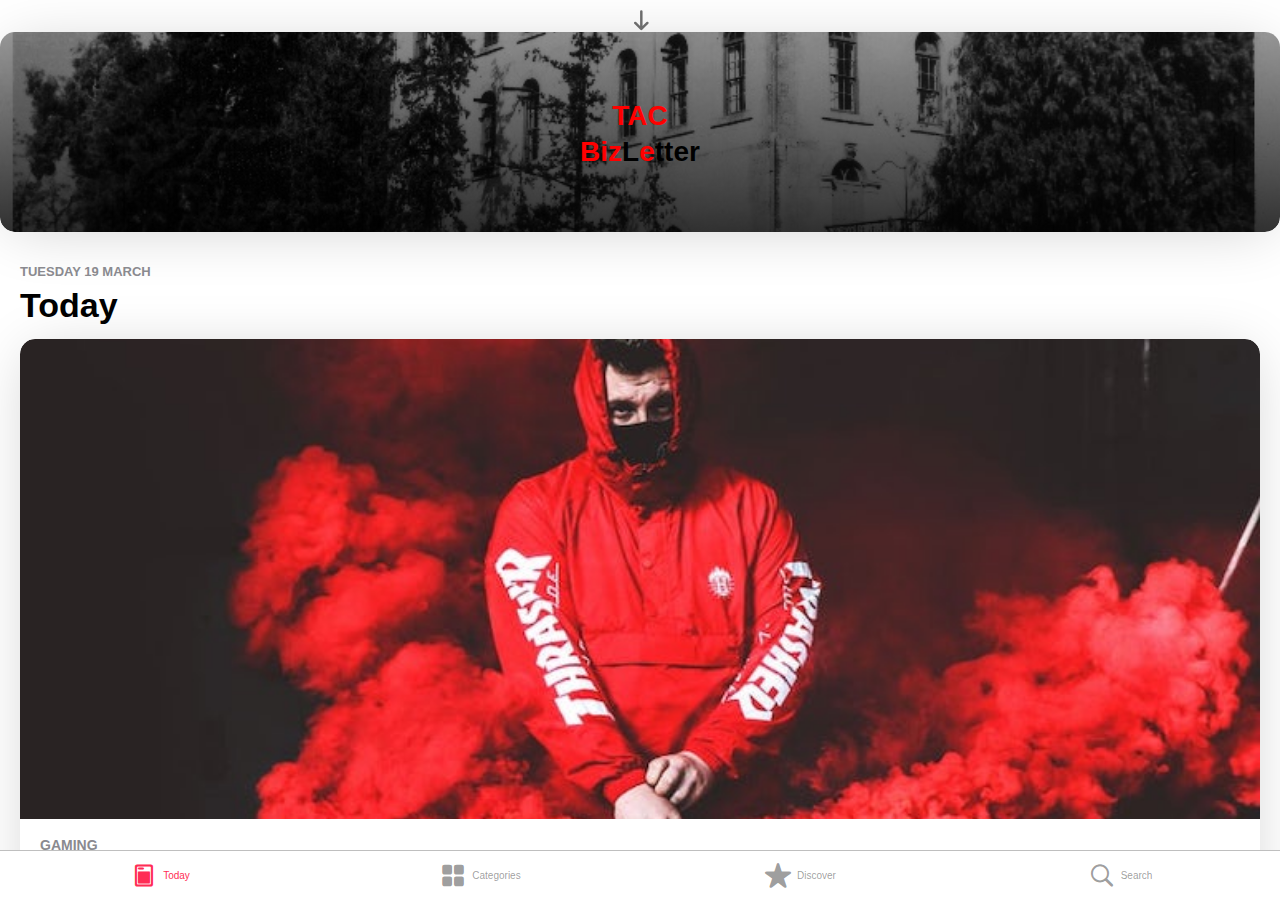
==== commit 422614fb: "Update index.html" ====
--- a/Yui/index.html
+++ b/Yui/index.html
@@ -49,11 +49,7 @@
                 <div class="preloader"></div>
                 <div class="ptr-arrow"></div>
               </div>
-              <div class="block" id="today-content">
-                <div class="title-container">
-                  <span class="title-date">Tuesday 19 March</span>
-                  <h1>Today</h1>
-                </div>
+              
                 <a href="../../../../../external.html?link=https://xioyuna.com/single/">
                   <div class="card" id="card-tittle">
                     <img class="card-image" src="img/1.jpg" alt="">
@@ -71,6 +67,11 @@
                   </div>
                 </a>
                 <a href="../../../../../external.html?link=https://xioyuna.com/single/">
+                  <div class="block" id="today-content">
+                <div class="title-container">
+                  <span class="title-date">Tuesday 19 March</span>
+                  <h1>Today</h1>
+                </div>
                   <div class="card card-style-2">
                     <div class="card-image-container"><img class="card-image" src="img/thumb-2.jpg" alt=""></div>
                     <div class="card-infos">
